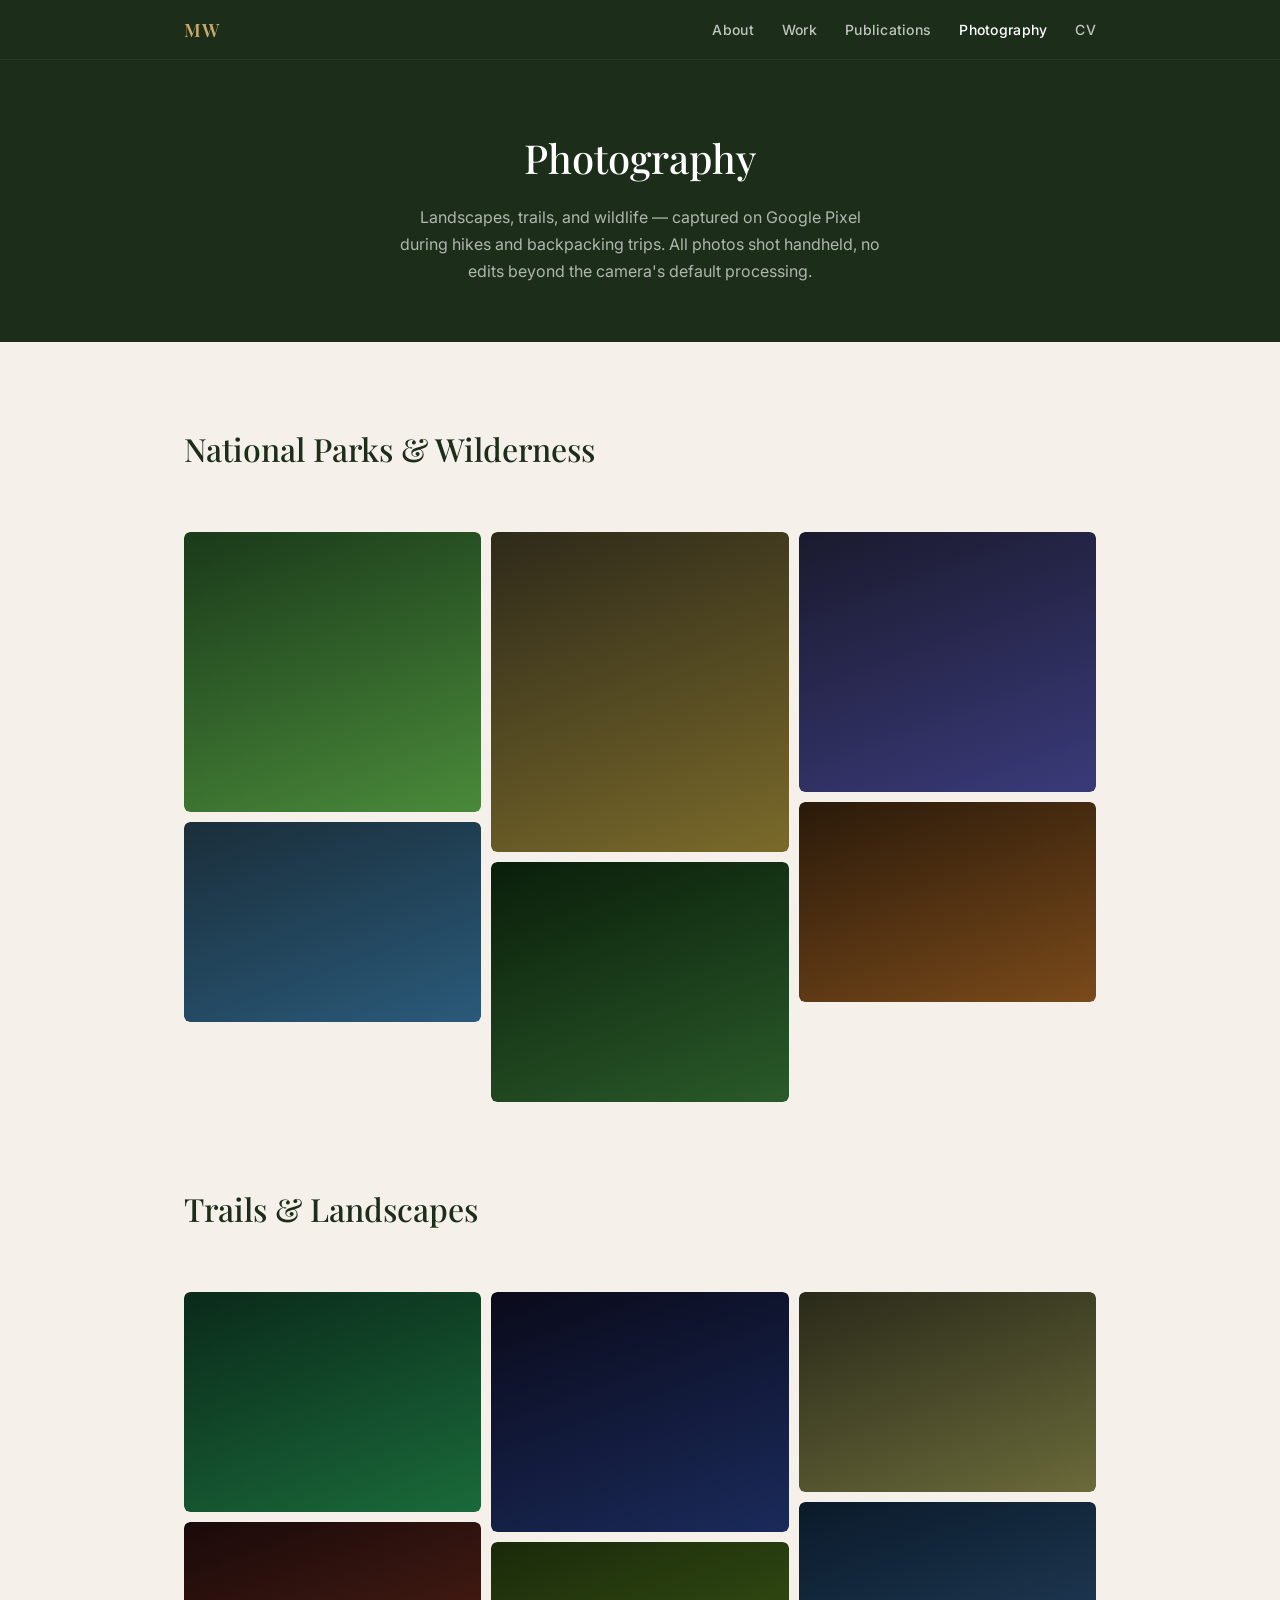
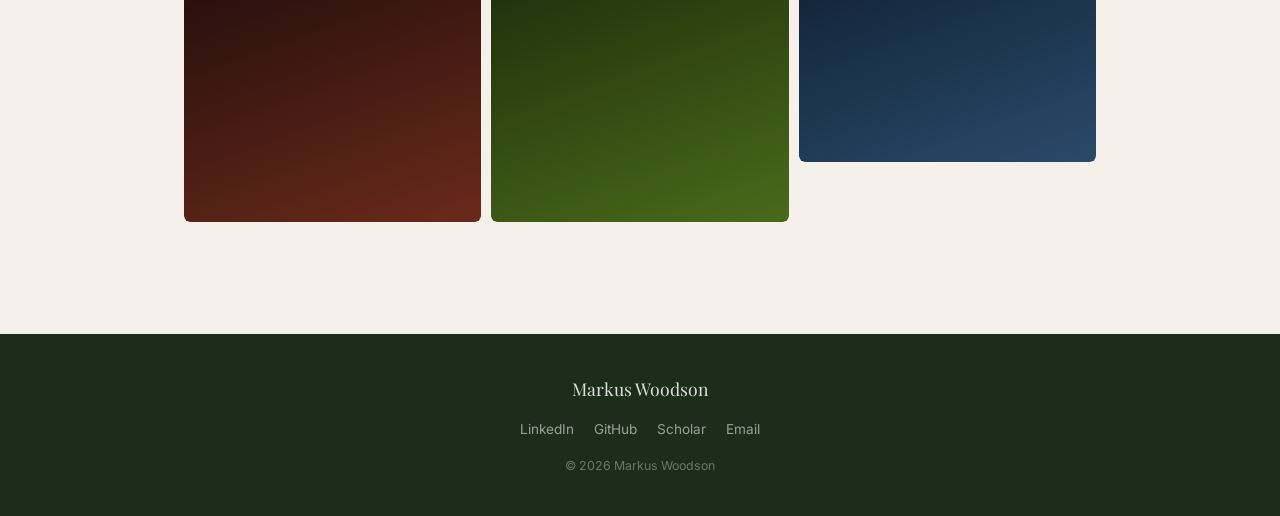
==== photography.html @ 7519c485 "Initial portfolio site" ====
<!DOCTYPE html>
<html lang="en">
<head>
  <meta charset="UTF-8">
  <meta name="viewport" content="width=device-width, initial-scale=1.0">
  <title>Photography — Markus Woodson</title>
  <meta name="description" content="Amateur landscape and nature photography by Markus Woodson, shot on Google Pixel.">
  <link rel="preconnect" href="https://fonts.googleapis.com">
  <link rel="preconnect" href="https://fonts.gstatic.com" crossorigin>
  <link href="https://fonts.googleapis.com/css2?family=Playfair+Display:wght@400;500;600&family=Inter:wght@300;400;500;600&display=swap" rel="stylesheet">
  <link rel="stylesheet" href="css/style.css">
</head>
<body>

  <!-- ─── Navigation ─────────────────────────────────────────────────── -->
  <header class="site-header">
    <nav class="nav-container">
      <a href="index.html" class="nav-brand">MW</a>
      <ul class="nav-links">
        <li><a href="index.html#about">About</a></li>
        <li><a href="index.html#work">Work</a></li>
        <li><a href="index.html#publications">Publications</a></li>
        <li><a href="photography.html" style="color:#fff;">Photography</a></li>
        <li><a href="assets/markus-woodson-cv.pdf" target="_blank">CV</a></li>
      </ul>
      <button class="nav-toggle" aria-label="Toggle menu">
        <span></span><span></span><span></span>
      </button>
    </nav>
  </header>

  <!-- ─── Hero ────────────────────────────────────────────────────────── -->
  <div class="photo-page-hero">
    <div class="container">
      <h1>Photography</h1>
      <p>
        Landscapes, trails, and wildlife — captured on Google Pixel during hikes
        and backpacking trips. All photos shot handheld, no edits beyond the
        camera's default processing.
      </p>
    </div>
  </div>

  <!-- ─── Gallery ─────────────────────────────────────────────────────── -->
  <main class="section">
    <div class="container">

      <!--
        HOW TO ADD PHOTOS:
        1. Copy your .jpg / .webp files into images/photography/
        2. Replace each <div class="photo-masonry-placeholder"> block below with:

           <a class="photo-masonry-item"
              data-src="images/photography/your-photo.jpg"
              data-alt="Description of photo"
              href="#">
             <img src="images/photography/your-photo.jpg" alt="Description of photo" loading="lazy">
           </a>

        3. You can add as many as you like — the masonry layout handles the rest.
        4. Optionally group photos into categories using <h2 class="section-title"> headings.
      -->

      <!-- Category: National Parks -->
      <h2 class="section-title" style="margin-bottom:24px;">National Parks &amp; Wilderness</h2>
      <div class="photo-masonry">

        <!-- Placeholder tiles — replace with real photos -->
        <div class="photo-masonry-placeholder">
          <div style="background:linear-gradient(160deg,#1a3a1a,#4a8a3a);height:280px;border-radius:6px;"></div>
        </div>
        <div class="photo-masonry-placeholder">
          <div style="background:linear-gradient(160deg,#1a2e3a,#2a5a7a);height:200px;border-radius:6px;"></div>
        </div>
        <div class="photo-masonry-placeholder">
          <div style="background:linear-gradient(160deg,#2e2a1a,#7a6a2a);height:320px;border-radius:6px;"></div>
        </div>
        <div class="photo-masonry-placeholder">
          <div style="background:linear-gradient(160deg,#0a1e0a,#2a5a2a);height:240px;border-radius:6px;"></div>
        </div>
        <div class="photo-masonry-placeholder">
          <div style="background:linear-gradient(160deg,#1a1a2e,#3a3a7a);height:260px;border-radius:6px;"></div>
        </div>
        <div class="photo-masonry-placeholder">
          <div style="background:linear-gradient(160deg,#2a1a0a,#7a4a1a);height:200px;border-radius:6px;"></div>
        </div>

      </div>

      <!-- Category: Trails & Landscapes -->
      <h2 class="section-title" style="margin:48px 0 24px;">Trails &amp; Landscapes</h2>
      <div class="photo-masonry">

        <div class="photo-masonry-placeholder">
          <div style="background:linear-gradient(160deg,#0a2a1a,#1a6a3a);height:220px;border-radius:6px;"></div>
        </div>
        <div class="photo-masonry-placeholder">
          <div style="background:linear-gradient(160deg,#1a0a0a,#6a2a1a);height:300px;border-radius:6px;"></div>
        </div>
        <div class="photo-masonry-placeholder">
          <div style="background:linear-gradient(160deg,#0a0a1a,#1a2a5a);height:240px;border-radius:6px;"></div>
        </div>
        <div class="photo-masonry-placeholder">
          <div style="background:linear-gradient(160deg,#1a2a0a,#4a6a1a);height:280px;border-radius:6px;"></div>
        </div>
        <div class="photo-masonry-placeholder">
          <div style="background:linear-gradient(160deg,#2a2a1a,#6a6a3a);height:200px;border-radius:6px;"></div>
        </div>
        <div class="photo-masonry-placeholder">
          <div style="background:linear-gradient(160deg,#0a1a2a,#2a4a6a);height:260px;border-radius:6px;"></div>
        </div>

      </div>

    </div>
  </main>

  <!-- ─── Lightbox ─────────────────────────────────────────────────────── -->
  <div class="lightbox" id="lightbox" role="dialog" aria-modal="true">
    <button class="lightbox-close" id="lightbox-close" aria-label="Close">&times;</button>
    <img id="lightbox-img" src="" alt="">
  </div>

  <!-- ─── Footer ───────────────────────────────────────────────────────── -->
  <footer class="site-footer">
    <div class="container footer-inner">
      <p class="footer-name">Markus Woodson</p>
      <div class="footer-links">
        <a href="https://www.linkedin.com/in/markuswoodson/" target="_blank" rel="noopener">LinkedIn</a>
        <a href="https://github.com/markuswoodson" target="_blank" rel="noopener">GitHub</a>
        <a href="https://scholar.google.com/citations?user=markuswoodson" target="_blank" rel="noopener">Scholar</a>
        <a href="mailto:markus@example.com">Email</a>
      </div>
      <p class="footer-copy">© <span id="year"></span> Markus Woodson</p>
    </div>
  </footer>

  <script src="js/main.js"></script>
</body>
</html>
---- css/style.css ----
/* ─── Reset & Base ──────────────────────────────────────────────────── */
*, *::before, *::after { box-sizing: border-box; margin: 0; padding: 0; }

:root {
  --dark-green:   #1c2e1a;
  --forest:       #2d5227;
  --sage:         #4a7c3f;
  --light-sage:   #7ca36a;
  --cream:        #f5f1ea;
  --warm-white:   #fdfbf7;
  --earth:        #8b7355;
  --earth-light:  #c9a96e;
  --text:         #1a1a1a;
  --text-light:   #5c5c5c;
  --border:       #ddd8ce;
  --card-bg:      #ffffff;
  --card-shadow:  0 2px 16px rgba(0,0,0,0.07);
  --nav-height:   60px;
  --font-serif:   'Playfair Display', Georgia, serif;
  --font-sans:    'Inter', -apple-system, BlinkMacSystemFont, 'Segoe UI', sans-serif;
  --radius:       6px;
  --transition:   0.2s ease;
}

html { scroll-behavior: smooth; }

body {
  font-family: var(--font-sans);
  font-size: 16px;
  line-height: 1.7;
  color: var(--text);
  background: var(--cream);
  -webkit-font-smoothing: antialiased;
}

a {
  color: var(--sage);
  text-decoration: none;
  transition: color var(--transition);
}
a:hover { color: var(--forest); }

img { display: block; width: 100%; height: auto; }

/* ─── Layout ─────────────────────────────────────────────────────────── */
.container {
  max-width: 960px;
  margin: 0 auto;
  padding: 0 24px;
}

.section {
  padding: 80px 0;
}
.section-alt {
  background: var(--warm-white);
}

.section-title {
  font-family: var(--font-serif);
  font-size: 2rem;
  font-weight: 500;
  color: var(--dark-green);
  margin-bottom: 8px;
}
.section-subtitle {
  font-size: 1rem;
  color: var(--text-light);
  margin-bottom: 48px;
  max-width: 560px;
}

/* ─── Header / Nav ──────────────────────────────────────────────────── */
.site-header {
  position: sticky;
  top: 0;
  z-index: 100;
  background: var(--dark-green);
  border-bottom: 1px solid rgba(255,255,255,0.06);
  height: var(--nav-height);
}

.nav-container {
  max-width: 960px;
  margin: 0 auto;
  padding: 0 24px;
  height: 100%;
  display: flex;
  align-items: center;
  gap: 32px;
}

.nav-brand {
  font-family: var(--font-serif);
  font-size: 1.15rem;
  font-weight: 600;
  color: var(--earth-light);
  letter-spacing: 0.05em;
  flex-shrink: 0;
}
.nav-brand:hover { color: #fff; }

.nav-links {
  list-style: none;
  display: flex;
  gap: 28px;
  margin-left: auto;
}

.nav-links a {
  font-size: 0.875rem;
  font-weight: 500;
  color: rgba(255,255,255,0.72);
  letter-spacing: 0.02em;
  transition: color var(--transition);
}
.nav-links a:hover { color: #fff; }

.nav-toggle {
  display: none;
  flex-direction: column;
  gap: 5px;
  background: none;
  border: none;
  cursor: pointer;
  padding: 4px;
  margin-left: auto;
}
.nav-toggle span {
  display: block;
  width: 22px;
  height: 2px;
  background: rgba(255,255,255,0.8);
  border-radius: 2px;
  transition: var(--transition);
}

/* ─── Hero ───────────────────────────────────────────────────────────── */
.hero {
  background: var(--warm-white);
  padding: 72px 0 80px;
  border-bottom: 1px solid var(--border);
}

.hero-grid {
  display: grid;
  grid-template-columns: 180px 1fr;
  gap: 48px;
  align-items: start;
}

.hero-photo {
  flex-shrink: 0;
}

.hero-photo img,
.photo-placeholder {
  width: 180px;
  height: 180px;
  border-radius: 50%;
  object-fit: cover;
  border: 3px solid var(--border);
}

.photo-placeholder {
  display: flex;
  align-items: center;
  justify-content: center;
  background: linear-gradient(135deg, var(--forest) 0%, var(--sage) 100%);
  color: rgba(255,255,255,0.85);
  font-family: var(--font-serif);
  font-size: 2.5rem;
  font-weight: 500;
  letter-spacing: 0.05em;
  user-select: none;
}

.hero-name {
  font-family: var(--font-serif);
  font-size: 2.75rem;
  font-weight: 500;
  color: var(--dark-green);
  line-height: 1.15;
  margin-bottom: 6px;
}

.hero-title {
  font-size: 1.05rem;
  font-weight: 500;
  color: var(--text-light);
  margin-bottom: 10px;
  letter-spacing: 0.01em;
}

.hero-affiliation {
  display: flex;
  align-items: center;
  gap: 8px;
  margin-bottom: 20px;
}

.affil-badge {
  display: inline-block;
  font-size: 0.775rem;
  font-weight: 600;
  padding: 2px 9px;
  border-radius: 20px;
  letter-spacing: 0.04em;
  text-transform: uppercase;
}
.affil-meta {
  background: #e8f0fe;
  color: #1a53d8;
}

.affil-dot { color: var(--border); }

.hero-bio {
  font-size: 0.975rem;
  color: var(--text);
  margin-bottom: 14px;
  max-width: 580px;
  line-height: 1.75;
}
.hero-bio:last-of-type { margin-bottom: 24px; }

.hero-links {
  display: flex;
  flex-wrap: wrap;
  gap: 12px;
}

.icon-link {
  display: inline-flex;
  align-items: center;
  gap: 6px;
  font-size: 0.85rem;
  font-weight: 500;
  color: var(--text-light);
  border: 1px solid var(--border);
  padding: 5px 12px;
  border-radius: 20px;
  transition: all var(--transition);
}
.icon-link svg {
  width: 14px;
  height: 14px;
  flex-shrink: 0;
}
.icon-link:hover {
  color: var(--forest);
  border-color: var(--sage);
  background: rgba(74, 124, 63, 0.06);
}

/* ─── Work Grid ─────────────────────────────────────────────────────── */
.work-grid {
  display: grid;
  grid-template-columns: repeat(2, 1fr);
  gap: 24px;
}

.work-card {
  background: var(--card-bg);
  border-radius: var(--radius);
  overflow: hidden;
  box-shadow: var(--card-shadow);
  border: 1px solid var(--border);
  transition: transform var(--transition), box-shadow var(--transition);
  display: flex;
  flex-direction: column;
}
.work-card:hover {
  transform: translateY(-3px);
  box-shadow: 0 8px 28px rgba(0,0,0,0.11);
}
.work-card.featured {
  grid-column: span 2;
  display: grid;
  grid-template-columns: 280px 1fr;
}

.work-card-image {
  position: relative;
  height: 160px;
  display: flex;
  flex-direction: column;
  justify-content: space-between;
  padding: 12px 14px;
  overflow: hidden;
}
.work-card.featured .work-card-image {
  height: auto;
  min-height: 200px;
}
.work-card-image img {
  position: absolute;
  inset: 0;
  width: 100%;
  height: 100%;
  object-fit: cover;
  opacity: 0.85;
}

.work-company-badge {
  position: relative;
  display: inline-block;
  align-self: flex-start;
  font-size: 0.7rem;
  font-weight: 700;
  letter-spacing: 0.08em;
  text-transform: uppercase;
  background: rgba(0,0,0,0.45);
  color: rgba(255,255,255,0.95);
  padding: 3px 8px;
  border-radius: 3px;
  backdrop-filter: blur(4px);
}

.work-year {
  position: relative;
  font-size: 0.75rem;
  color: rgba(255,255,255,0.7);
  align-self: flex-end;
}

.featured-badge {
  position: absolute;
  top: 12px;
  right: 14px;
  font-size: 0.65rem;
  font-weight: 700;
  letter-spacing: 0.08em;
  text-transform: uppercase;
  background: var(--earth-light);
  color: #fff;
  padding: 3px 8px;
  border-radius: 3px;
}

.work-card-body {
  padding: 20px;
  flex: 1;
  display: flex;
  flex-direction: column;
}

.work-title {
  font-size: 1rem;
  font-weight: 600;
  color: var(--dark-green);
  margin-bottom: 8px;
  line-height: 1.4;
}
.work-card.featured .work-title { font-size: 1.15rem; }

.work-desc {
  font-size: 0.875rem;
  color: var(--text-light);
  line-height: 1.65;
  flex: 1;
  margin-bottom: 14px;
}

.work-tags {
  display: flex;
  flex-wrap: wrap;
  gap: 6px;
  margin-bottom: 10px;
}

.tag {
  font-size: 0.7rem;
  font-weight: 500;
  letter-spacing: 0.03em;
  color: var(--forest);
  background: rgba(45, 82, 39, 0.08);
  border: 1px solid rgba(45, 82, 39, 0.18);
  padding: 2px 8px;
  border-radius: 20px;
}

.work-link {
  font-size: 0.8rem;
  font-weight: 600;
  color: var(--sage);
  margin-top: auto;
}
.work-link:hover { color: var(--forest); }

/* ─── Publications ───────────────────────────────────────────────────── */
.pub-list {
  display: flex;
  flex-direction: column;
  gap: 32px;
  margin-bottom: 32px;
}

.pub-item {
  padding-bottom: 32px;
  border-bottom: 1px solid var(--border);
}
.pub-item:last-child {
  border-bottom: none;
  padding-bottom: 0;
}

.pub-meta {
  display: flex;
  align-items: center;
  gap: 12px;
  margin-bottom: 6px;
}

.pub-venue {
  font-size: 0.8rem;
  font-weight: 700;
  letter-spacing: 0.04em;
  text-transform: uppercase;
  color: var(--sage);
}

.pub-year {
  font-size: 0.8rem;
  color: var(--text-light);
}

.pub-title {
  font-size: 1.05rem;
  font-weight: 500;
  line-height: 1.45;
  margin-bottom: 6px;
}
.pub-title a { color: var(--text); }
.pub-title a:hover { color: var(--forest); }

.pub-authors {
  font-size: 0.875rem;
  color: var(--text-light);
  margin-bottom: 10px;
}
.pub-authors strong { color: var(--text); font-weight: 500; }

.pub-links {
  display: flex;
  gap: 10px;
}

.pub-link {
  font-size: 0.775rem;
  font-weight: 600;
  color: var(--sage);
  border: 1px solid var(--border);
  padding: 2px 10px;
  border-radius: 3px;
  transition: all var(--transition);
}
.pub-link:hover {
  background: var(--sage);
  border-color: var(--sage);
  color: #fff;
}

.pub-note {
  font-size: 0.875rem;
  color: var(--text-light);
}

/* ─── Photography Grid ───────────────────────────────────────────────── */
.photo-grid {
  display: grid;
  grid-template-columns: repeat(3, 1fr);
  gap: 8px;
  margin-bottom: 32px;
}

.photo-thumb {
  display: block;
  aspect-ratio: 4/3;
  border-radius: var(--radius);
  overflow: hidden;
  transition: transform var(--transition), opacity var(--transition);
  cursor: pointer;
}
.photo-thumb:hover { transform: scale(1.02); opacity: 0.9; }

.photo-thumb img {
  width: 100%;
  height: 100%;
  object-fit: cover;
}

/* Placeholder gradient thumbnails */
.photo-placeholder-1 { background: linear-gradient(135deg, #1a3a1a 0%, #4a8a3a 100%); }
.photo-placeholder-2 { background: linear-gradient(135deg, #1a2e3a 0%, #3a6a8e 100%); }
.photo-placeholder-3 { background: linear-gradient(135deg, #2e1a0a 0%, #8e6a2a 100%); }
.photo-placeholder-4 { background: linear-gradient(135deg, #0a1a2e 0%, #1a4a6a 100%); }
.photo-placeholder-5 { background: linear-gradient(135deg, #1a2e1a 0%, #5a8a4a 100%); }
.photo-placeholder-6 { background: linear-gradient(135deg, #2e2a1a 0%, #8a7a3a 100%); }

.section-cta { text-align: center; }

.btn-outline {
  display: inline-block;
  font-size: 0.875rem;
  font-weight: 600;
  color: var(--forest);
  border: 1.5px solid var(--sage);
  padding: 8px 24px;
  border-radius: 4px;
  transition: all var(--transition);
}
.btn-outline:hover {
  background: var(--forest);
  border-color: var(--forest);
  color: #fff;
}

/* ─── Footer ─────────────────────────────────────────────────────────── */
.site-footer {
  background: var(--dark-green);
  color: rgba(255,255,255,0.6);
  padding: 40px 0;
}

.footer-inner {
  display: flex;
  flex-direction: column;
  align-items: center;
  gap: 14px;
  text-align: center;
}

.footer-name {
  font-family: var(--font-serif);
  font-size: 1.1rem;
  color: rgba(255,255,255,0.85);
}

.footer-links {
  display: flex;
  gap: 20px;
  flex-wrap: wrap;
  justify-content: center;
}
.footer-links a {
  font-size: 0.85rem;
  color: rgba(255,255,255,0.55);
  transition: color var(--transition);
}
.footer-links a:hover { color: rgba(255,255,255,0.9); }

.footer-copy {
  font-size: 0.775rem;
  color: rgba(255,255,255,0.35);
}

/* ─── Photography Page ───────────────────────────────────────────────── */
.photo-page-hero {
  background: var(--dark-green);
  padding: 64px 0 56px;
  text-align: center;
}
.photo-page-hero h1 {
  font-family: var(--font-serif);
  font-size: 2.5rem;
  font-weight: 500;
  color: #fff;
  margin-bottom: 12px;
}
.photo-page-hero p {
  font-size: 1rem;
  color: rgba(255,255,255,0.65);
  max-width: 480px;
  margin: 0 auto;
}

.photo-masonry {
  columns: 3;
  column-gap: 10px;
  padding: 32px 0;
}
.photo-masonry-item {
  break-inside: avoid;
  margin-bottom: 10px;
  border-radius: var(--radius);
  overflow: hidden;
  display: block;
}
.photo-masonry-item img {
  width: 100%;
  display: block;
  transition: transform 0.3s ease;
}
.photo-masonry-item:hover img { transform: scale(1.02); }

.photo-masonry-placeholder {
  break-inside: avoid;
  margin-bottom: 10px;
  border-radius: var(--radius);
  overflow: hidden;
}

/* ─── Lightbox ───────────────────────────────────────────────────────── */
.lightbox {
  display: none;
  position: fixed;
  inset: 0;
  background: rgba(0,0,0,0.92);
  z-index: 1000;
  align-items: center;
  justify-content: center;
  padding: 24px;
}
.lightbox.open { display: flex; }
.lightbox img {
  max-width: 90vw;
  max-height: 88vh;
  object-fit: contain;
  border-radius: 3px;
}
.lightbox-close {
  position: absolute;
  top: 18px;
  right: 24px;
  color: rgba(255,255,255,0.7);
  font-size: 1.75rem;
  cursor: pointer;
  background: none;
  border: none;
  line-height: 1;
  transition: color var(--transition);
}
.lightbox-close:hover { color: #fff; }

/* ─── Responsive ─────────────────────────────────────────────────────── */
@media (max-width: 720px) {
  .nav-links { display: none; }
  .nav-links.open {
    display: flex;
    flex-direction: column;
    position: absolute;
    top: var(--nav-height);
    left: 0; right: 0;
    background: var(--dark-green);
    padding: 16px 24px;
    gap: 16px;
    border-bottom: 1px solid rgba(255,255,255,0.08);
  }
  .nav-toggle { display: flex; }

  .hero-grid {
    grid-template-columns: 1fr;
    gap: 24px;
  }
  .hero-photo { text-align: center; }
  .hero-photo img, .photo-placeholder {
    margin: 0 auto;
  }
  .hero-name { font-size: 2.1rem; }

  .work-grid { grid-template-columns: 1fr; }
  .work-card.featured {
    grid-column: span 1;
    grid-template-columns: 1fr;
  }
  .work-card.featured .work-card-image { height: 160px; }

  .photo-grid { grid-template-columns: repeat(2, 1fr); }
  .photo-masonry { columns: 2; }

  .section { padding: 56px 0; }
  .section-title { font-size: 1.65rem; }
}

@media (max-width: 480px) {
  .photo-grid { grid-template-columns: 1fr 1fr; }
  .photo-masonry { columns: 1; }
}
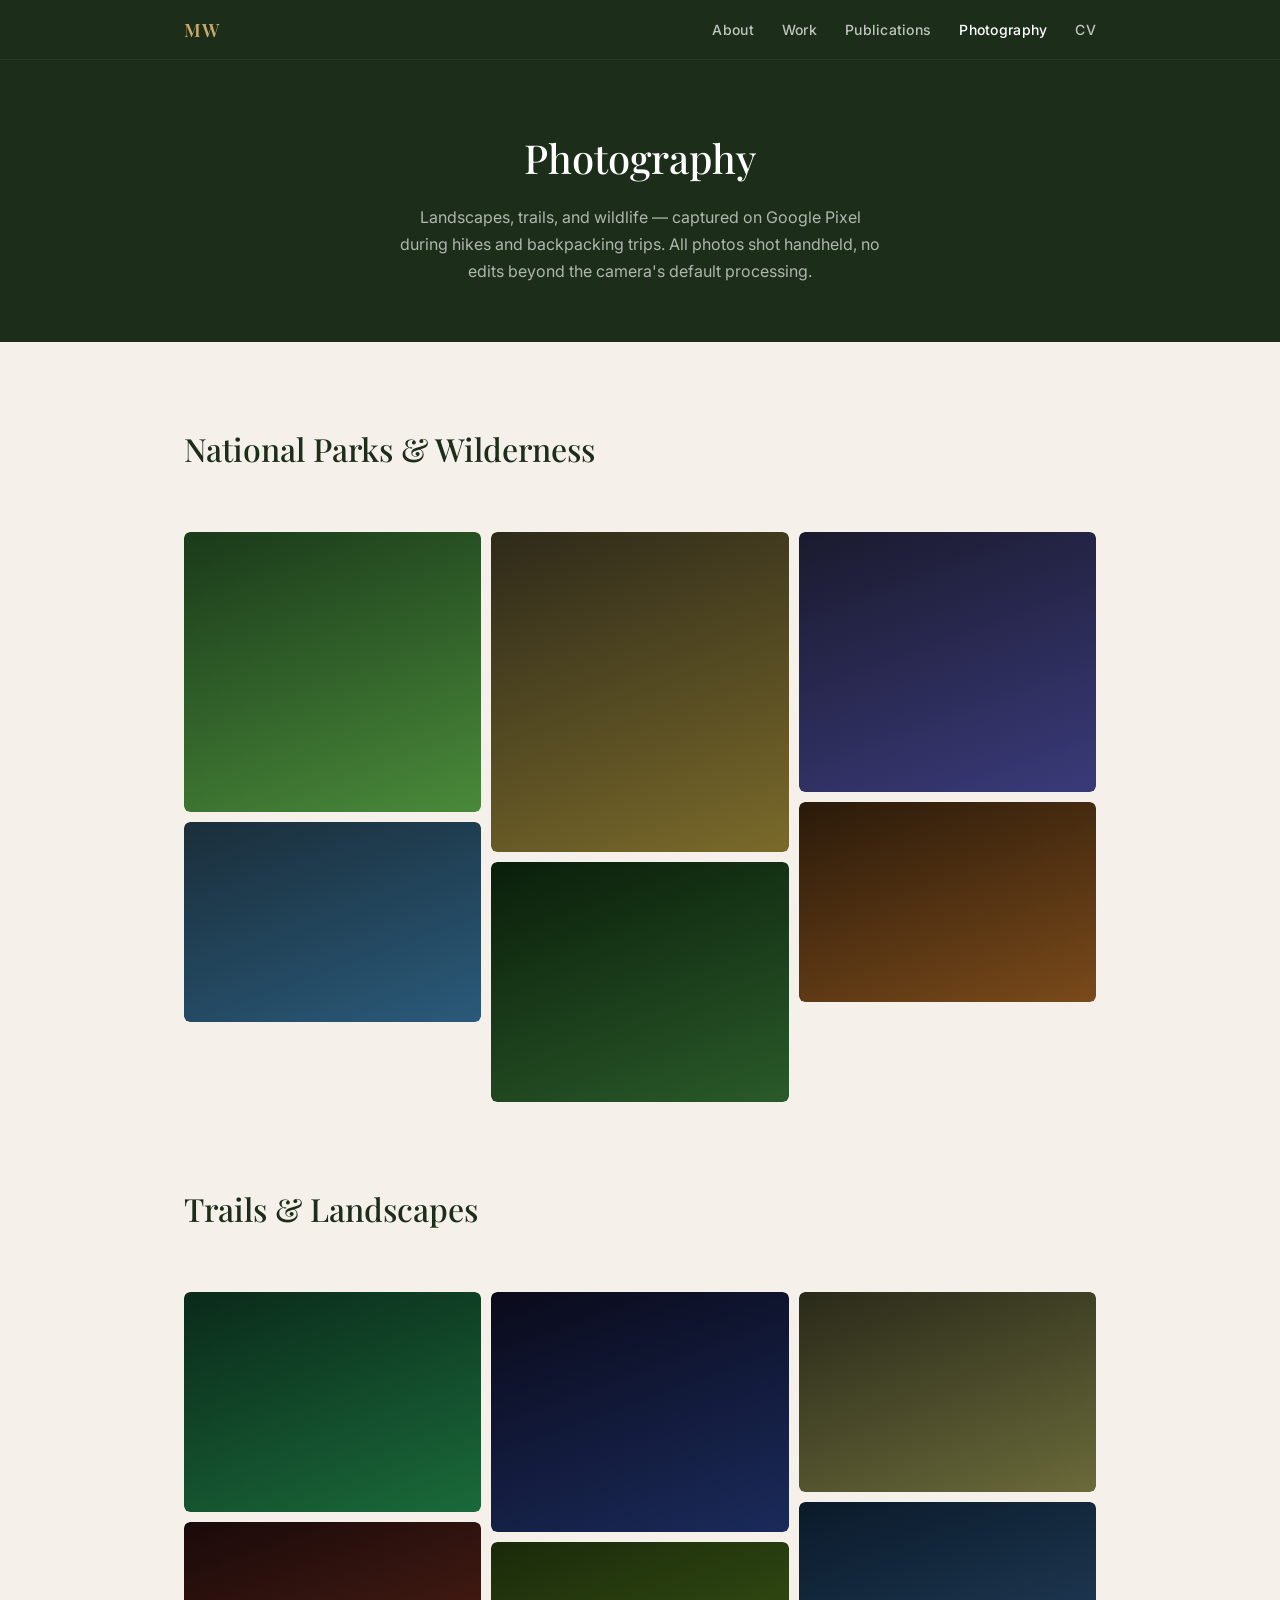
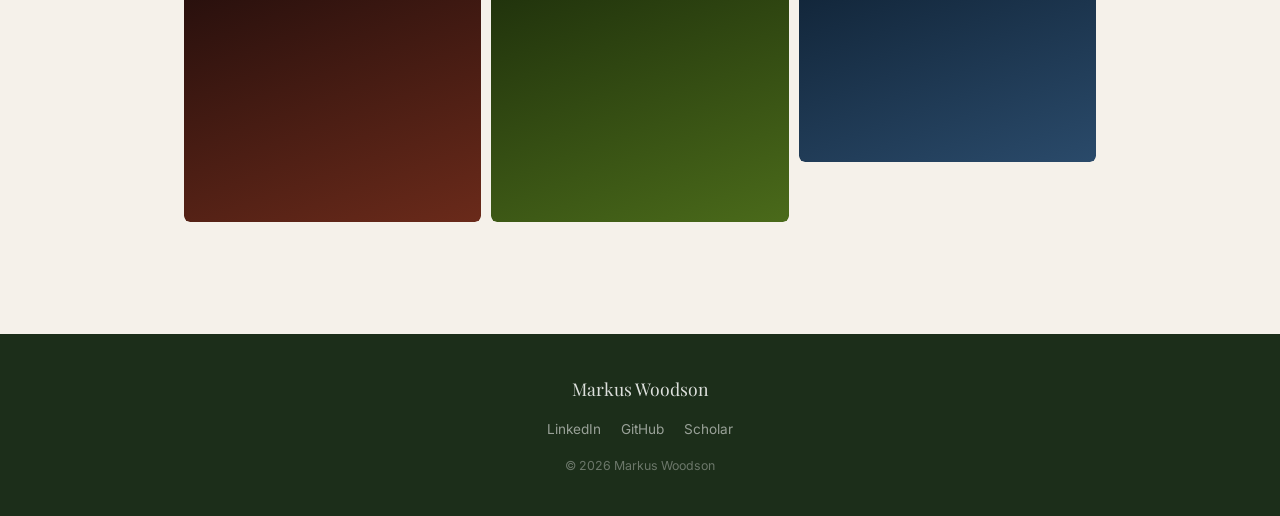
==== commit 0d1910c6: "Remove email links from hero and footer Co-Authored-By: Claude Sonnet 4.6 <noreply@anthropic.com>" ====
--- a/photography.html
+++ b/photography.html
@@ -128,8 +128,7 @@
       <div class="footer-links">
         <a href="https://www.linkedin.com/in/markuswoodson/" target="_blank" rel="noopener">LinkedIn</a>
         <a href="https://github.com/markuswoodson" target="_blank" rel="noopener">GitHub</a>
-        <a href="https://scholar.google.com/citations?user=markuswoodson" target="_blank" rel="noopener">Scholar</a>
-        <a href="mailto:markus@example.com">Email</a>
+        <a href="https://scholar.google.com/citations?user=GSbr5XsAAAAJ&hl=en" target="_blank" rel="noopener">Scholar</a>
       </div>
       <p class="footer-copy">© <span id="year"></span> Markus Woodson</p>
     </div>
--- a/css/style.css
+++ b/css/style.css
@@ -466,6 +466,7 @@
   color: var(--text-light);
 }
 
+
 /* ─── Photography Grid ───────────────────────────────────────────────── */
 .photo-grid {
   display: grid;
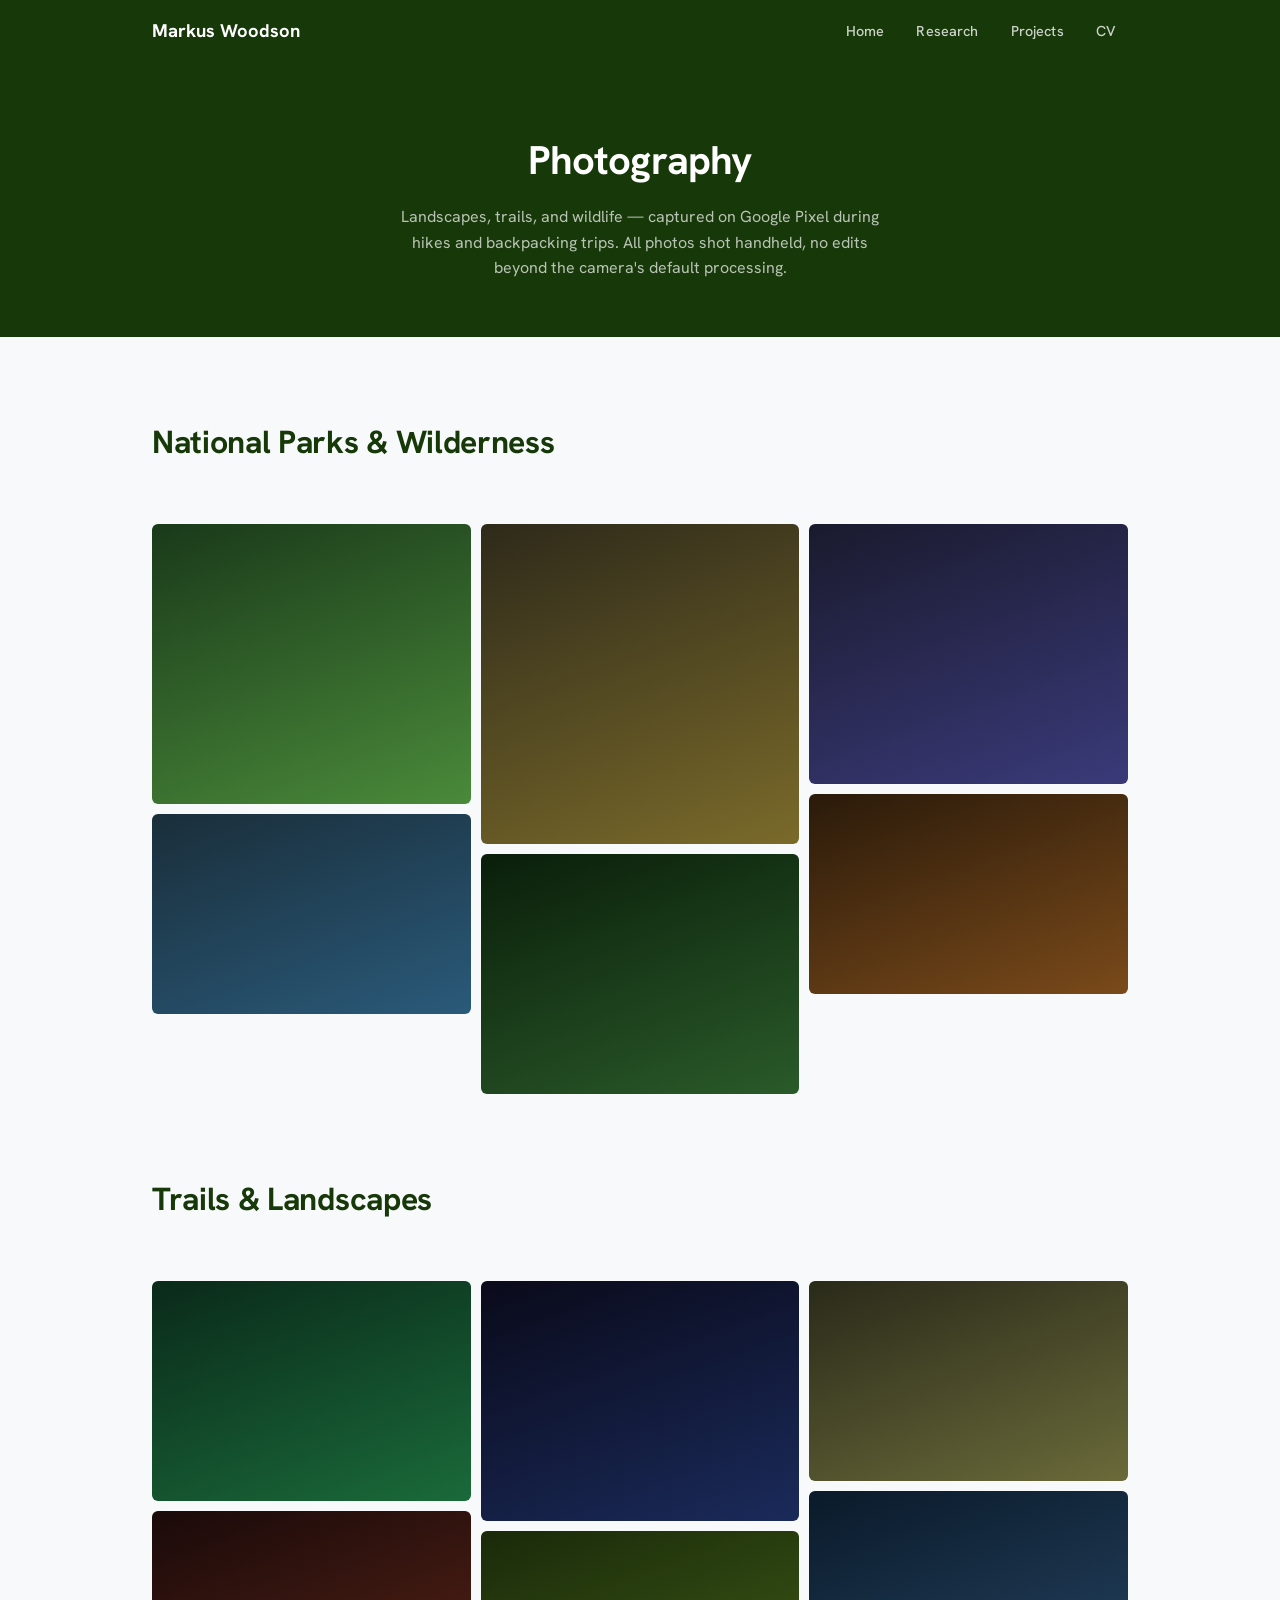
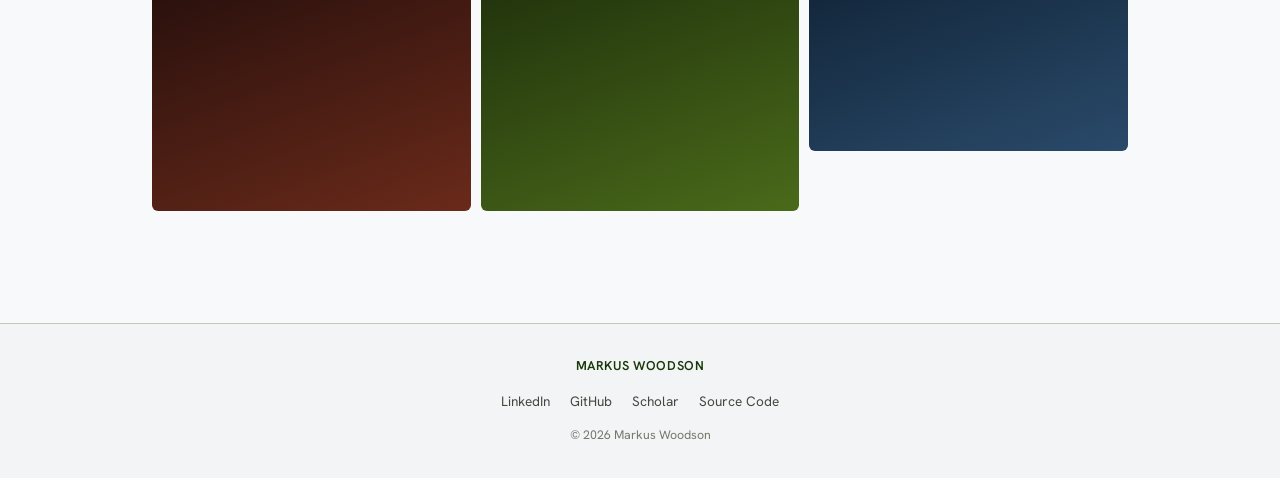
==== commit 40e2acea: "Redesign site with Eco-Academic theme from Stitch mockups Rebuilds the site around the forest-green " ====
--- a/photography.html
+++ b/photography.html
@@ -7,7 +7,7 @@
   <meta name="description" content="Amateur landscape and nature photography by Markus Woodson, shot on Google Pixel.">
   <link rel="preconnect" href="https://fonts.googleapis.com">
   <link rel="preconnect" href="https://fonts.gstatic.com" crossorigin>
-  <link href="https://fonts.googleapis.com/css2?family=Playfair+Display:wght@400;500;600&family=Inter:wght@300;400;500;600&display=swap" rel="stylesheet">
+  <link href="https://fonts.googleapis.com/css2?family=Hanken+Grotesk:wght@400;500;600;700&display=swap" rel="stylesheet">
   <link rel="stylesheet" href="css/style.css">
 </head>
 <body>
@@ -15,14 +15,14 @@
   <!-- ─── Navigation ─────────────────────────────────────────────────── -->
   <header class="site-header">
     <nav class="nav-container">
-      <a href="index.html" class="nav-brand">MW</a>
-      <ul class="nav-links">
-        <li><a href="index.html#about">About</a></li>
-        <li><a href="index.html#work">Work</a></li>
-        <li><a href="index.html#publications">Publications</a></li>
-        <li><a href="photography.html" style="color:#fff;">Photography</a></li>
-        <li><a href="assets/markus-woodson-cv.pdf" target="_blank">CV</a></li>
-      </ul>
+      <a href="index.html" class="nav-brand">Markus Woodson</a>
+      <div class="nav-links">
+        <a href="index.html">Home</a>
+        <a href="research.html">Research</a>
+        <a href="projects.html">Projects</a>
+        <!-- <a href="photography.html" class="active">Photography</a> -->
+        <a href="assets/markus-woodson-cv.pdf" target="_blank" rel="noopener">CV</a>
+      </div>
       <button class="nav-toggle" aria-label="Toggle menu">
         <span></span><span></span><span></span>
       </button>
@@ -127,8 +127,9 @@
       <p class="footer-name">Markus Woodson</p>
       <div class="footer-links">
         <a href="https://www.linkedin.com/in/markuswoodson/" target="_blank" rel="noopener">LinkedIn</a>
-        <a href="https://github.com/markuswoodson" target="_blank" rel="noopener">GitHub</a>
+        <a href="https://github.com/mwoodson1" target="_blank" rel="noopener">GitHub</a>
         <a href="https://scholar.google.com/citations?user=GSbr5XsAAAAJ&hl=en" target="_blank" rel="noopener">Scholar</a>
+        <a href="https://github.com/mwoodson1/portfolio" target="_blank" rel="noopener">Source Code</a>
       </div>
       <p class="footer-copy">© <span id="year"></span> Markus Woodson</p>
     </div>
--- a/css/style.css
+++ b/css/style.css
@@ -2,24 +2,37 @@
 *, *::before, *::after { box-sizing: border-box; margin: 0; padding: 0; }
 
 :root {
-  --dark-green:   #1c2e1a;
-  --forest:       #2d5227;
-  --sage:         #4a7c3f;
-  --light-sage:   #7ca36a;
-  --cream:        #f5f1ea;
-  --warm-white:   #fdfbf7;
-  --earth:        #8b7355;
-  --earth-light:  #c9a96e;
-  --text:         #1a1a1a;
-  --text-light:   #5c5c5c;
-  --border:       #ddd8ce;
-  --card-bg:      #ffffff;
-  --card-shadow:  0 2px 16px rgba(0,0,0,0.07);
-  --nav-height:   60px;
-  --font-serif:   'Playfair Display', Georgia, serif;
-  --font-sans:    'Inter', -apple-system, BlinkMacSystemFont, 'Segoe UI', sans-serif;
-  --radius:       6px;
-  --transition:   0.2s ease;
+  /* Eco-Academic design system */
+  --primary:            #173809;
+  --primary-container:  #2d4f1e;
+  --on-primary-container: #98c083;
+  --primary-fixed-dim:  #a9d293;
+
+  --surface:                 #f8f9fa;
+  --surface-bright:          #ffffff;
+  --surface-container-lowest: #ffffff;
+  --surface-container-low:   #f3f4f5;
+  --surface-container:       #edeeef;
+  --surface-container-high:  #e7e8e9;
+  --surface-container-highest: #e1e3e4;
+
+  --on-surface:         #191c1d;
+  --on-surface-variant: #43493e;
+  --outline:            #73796d;
+  --outline-variant:    #c3c8bb;
+
+  --secondary:           #5a6059;
+  --secondary-container: #dfe4db;
+
+  --tertiary:            #7a5230;
+  --tertiary-container:  #f4dfcf;
+
+  --card-shadow: 0 2px 16px rgba(23, 56, 9, 0.07);
+  --nav-height:  64px;
+  --font-sans:   'Hanken Grotesk', -apple-system, BlinkMacSystemFont, 'Segoe UI', sans-serif;
+  --radius:      4px;
+  --radius-lg:   8px;
+  --transition:  0.2s ease;
 }
 
 html { scroll-behavior: smooth; }
@@ -27,24 +40,24 @@
 body {
   font-family: var(--font-sans);
   font-size: 16px;
-  line-height: 1.7;
-  color: var(--text);
-  background: var(--cream);
+  line-height: 1.6;
+  color: var(--on-surface);
+  background: var(--surface);
   -webkit-font-smoothing: antialiased;
 }
 
 a {
-  color: var(--sage);
+  color: var(--primary);
   text-decoration: none;
   transition: color var(--transition);
 }
-a:hover { color: var(--forest); }
+a:hover { color: var(--primary-container); }
 
 img { display: block; width: 100%; height: auto; }
 
 /* ─── Layout ─────────────────────────────────────────────────────────── */
 .container {
-  max-width: 960px;
+  max-width: 1024px;
   margin: 0 auto;
   padding: 0 24px;
 }
@@ -53,21 +66,23 @@
   padding: 80px 0;
 }
 .section-alt {
-  background: var(--warm-white);
+  background: var(--surface-container-lowest);
+  border-top: 1px solid var(--outline-variant);
+  border-bottom: 1px solid var(--outline-variant);
 }
 
 .section-title {
-  font-family: var(--font-serif);
   font-size: 2rem;
-  font-weight: 500;
-  color: var(--dark-green);
+  font-weight: 700;
+  letter-spacing: -0.01em;
+  color: var(--primary);
   margin-bottom: 8px;
 }
 .section-subtitle {
   font-size: 1rem;
-  color: var(--text-light);
+  color: var(--on-surface-variant);
   margin-bottom: 48px;
-  max-width: 560px;
+  max-width: 620px;
 }
 
 /* ─── Header / Nav ──────────────────────────────────────────────────── */
@@ -75,13 +90,12 @@
   position: sticky;
   top: 0;
   z-index: 100;
-  background: var(--dark-green);
-  border-bottom: 1px solid rgba(255,255,255,0.06);
+  background: var(--primary);
   height: var(--nav-height);
 }
 
 .nav-container {
-  max-width: 960px;
+  max-width: 1024px;
   margin: 0 auto;
   padding: 0 24px;
   height: 100%;
@@ -91,30 +105,35 @@
 }
 
 .nav-brand {
-  font-family: var(--font-serif);
   font-size: 1.15rem;
-  font-weight: 600;
-  color: var(--earth-light);
-  letter-spacing: 0.05em;
+  font-weight: 700;
+  color: #ffffff;
   flex-shrink: 0;
 }
-.nav-brand:hover { color: #fff; }
+.nav-brand:hover { color: var(--primary-fixed-dim); }
 
 .nav-links {
   list-style: none;
   display: flex;
-  gap: 28px;
+  gap: 8px;
   margin-left: auto;
 }
 
 .nav-links a {
-  font-size: 0.875rem;
+  display: block;
+  padding: 8px 12px;
+  border-radius: var(--radius);
+  font-size: 0.9rem;
   font-weight: 500;
-  color: rgba(255,255,255,0.72);
-  letter-spacing: 0.02em;
-  transition: color var(--transition);
-}
-.nav-links a:hover { color: #fff; }
+  color: rgba(255,255,255,0.78);
+  letter-spacing: 0.01em;
+  transition: color var(--transition), background var(--transition);
+}
+.nav-links a:hover { color: #fff; background: rgba(255,255,255,0.08); }
+.nav-links a.active {
+  color: #fff;
+  background: rgba(255,255,255,0.12);
+}
 
 .nav-toggle {
   display: none;
@@ -130,23 +149,38 @@
   display: block;
   width: 22px;
   height: 2px;
-  background: rgba(255,255,255,0.8);
+  background: rgba(255,255,255,0.9);
   border-radius: 2px;
   transition: var(--transition);
 }
 
+/* ─── Page Header (interior pages) ─────────────────────────────────── */
+.page-header {
+  padding: 64px 0 40px;
+}
+.page-header h1 {
+  font-size: 2.5rem;
+  font-weight: 700;
+  letter-spacing: -0.02em;
+  color: var(--primary);
+  margin-bottom: 12px;
+}
+.page-header p {
+  font-size: 1.125rem;
+  color: var(--on-surface-variant);
+  max-width: 620px;
+}
+
 /* ─── Hero ───────────────────────────────────────────────────────────── */
 .hero {
-  background: var(--warm-white);
-  padding: 72px 0 80px;
-  border-bottom: 1px solid var(--border);
+  padding: 64px 0 80px;
 }
 
 .hero-grid {
   display: grid;
-  grid-template-columns: 180px 1fr;
+  grid-template-columns: 200px 1fr;
   gap: 48px;
-  align-items: start;
+  align-items: center;
 }
 
 .hero-photo {
@@ -155,31 +189,30 @@
 
 .hero-photo img,
 .photo-placeholder {
-  width: 180px;
-  height: 180px;
-  border-radius: 50%;
+  width: 200px;
+  height: 200px;
+  border-radius: var(--radius-lg);
   object-fit: cover;
-  border: 3px solid var(--border);
+  border: 1px solid var(--outline-variant);
 }
 
 .photo-placeholder {
   display: flex;
   align-items: center;
   justify-content: center;
-  background: linear-gradient(135deg, var(--forest) 0%, var(--sage) 100%);
-  color: rgba(255,255,255,0.85);
-  font-family: var(--font-serif);
+  background: linear-gradient(135deg, var(--primary) 0%, var(--primary-container) 100%);
+  color: rgba(255,255,255,0.9);
   font-size: 2.5rem;
-  font-weight: 500;
-  letter-spacing: 0.05em;
+  font-weight: 700;
+  letter-spacing: 0.02em;
   user-select: none;
 }
 
 .hero-name {
-  font-family: var(--font-serif);
   font-size: 2.75rem;
-  font-weight: 500;
-  color: var(--dark-green);
+  font-weight: 700;
+  letter-spacing: -0.02em;
+  color: var(--primary);
   line-height: 1.15;
   margin-bottom: 6px;
 }
@@ -187,7 +220,7 @@
 .hero-title {
   font-size: 1.05rem;
   font-weight: 500;
-  color: var(--text-light);
+  color: var(--on-surface-variant);
   margin-bottom: 10px;
   letter-spacing: 0.01em;
 }
@@ -209,17 +242,17 @@
   text-transform: uppercase;
 }
 .affil-meta {
-  background: #e8f0fe;
-  color: #1a53d8;
-}
-
-.affil-dot { color: var(--border); }
+  background: var(--on-primary-container);
+  color: var(--primary-container);
+}
+
+.affil-dot { color: var(--outline-variant); }
 
 .hero-bio {
-  font-size: 0.975rem;
-  color: var(--text);
+  font-size: 1rem;
+  color: var(--on-surface);
   margin-bottom: 14px;
-  max-width: 580px;
+  max-width: 620px;
   line-height: 1.75;
 }
 .hero-bio:last-of-type { margin-bottom: 24px; }
@@ -236,24 +269,24 @@
   gap: 6px;
   font-size: 0.85rem;
   font-weight: 500;
-  color: var(--text-light);
-  border: 1px solid var(--border);
-  padding: 5px 12px;
-  border-radius: 20px;
+  color: var(--primary);
+  border: 1px solid var(--outline-variant);
+  padding: 8px 16px;
+  border-radius: var(--radius);
   transition: all var(--transition);
 }
 .icon-link svg {
-  width: 14px;
-  height: 14px;
+  width: 15px;
+  height: 15px;
   flex-shrink: 0;
 }
 .icon-link:hover {
-  color: var(--forest);
-  border-color: var(--sage);
-  background: rgba(74, 124, 63, 0.06);
-}
-
-/* ─── Work Grid ─────────────────────────────────────────────────────── */
+  color: var(--primary);
+  border-color: var(--primary);
+  background: var(--surface-container-low);
+}
+
+/* ─── Work / Project Grid ───────────────────────────────────────────── */
 .work-grid {
   display: grid;
   grid-template-columns: repeat(2, 1fr);
@@ -261,18 +294,17 @@
 }
 
 .work-card {
-  background: var(--card-bg);
-  border-radius: var(--radius);
+  background: var(--surface-container-lowest);
+  border-radius: var(--radius-lg);
   overflow: hidden;
-  box-shadow: var(--card-shadow);
-  border: 1px solid var(--border);
+  border: 1px solid var(--outline-variant);
   transition: transform var(--transition), box-shadow var(--transition);
   display: flex;
   flex-direction: column;
 }
 .work-card:hover {
   transform: translateY(-3px);
-  box-shadow: 0 8px 28px rgba(0,0,0,0.11);
+  box-shadow: var(--card-shadow);
 }
 .work-card.featured {
   grid-column: span 2;
@@ -310,7 +342,7 @@
   font-weight: 700;
   letter-spacing: 0.08em;
   text-transform: uppercase;
-  background: rgba(0,0,0,0.45);
+  background: rgba(0,0,0,0.4);
   color: rgba(255,255,255,0.95);
   padding: 3px 8px;
   border-radius: 3px;
@@ -320,7 +352,7 @@
 .work-year {
   position: relative;
   font-size: 0.75rem;
-  color: rgba(255,255,255,0.7);
+  color: rgba(255,255,255,0.75);
   align-self: flex-end;
 }
 
@@ -332,8 +364,8 @@
   font-weight: 700;
   letter-spacing: 0.08em;
   text-transform: uppercase;
-  background: var(--earth-light);
-  color: #fff;
+  background: var(--tertiary-container);
+  color: var(--tertiary);
   padding: 3px 8px;
   border-radius: 3px;
 }
@@ -346,17 +378,17 @@
 }
 
 .work-title {
-  font-size: 1rem;
-  font-weight: 600;
-  color: var(--dark-green);
+  font-size: 1.1rem;
+  font-weight: 600;
+  color: var(--primary);
   margin-bottom: 8px;
   line-height: 1.4;
 }
-.work-card.featured .work-title { font-size: 1.15rem; }
+.work-card.featured .work-title { font-size: 1.3rem; }
 
 .work-desc {
-  font-size: 0.875rem;
-  color: var(--text-light);
+  font-size: 0.9rem;
+  color: var(--on-surface-variant);
   line-height: 1.65;
   flex: 1;
   margin-bottom: 14px;
@@ -371,22 +403,25 @@
 
 .tag {
   font-size: 0.7rem;
-  font-weight: 500;
+  font-weight: 600;
   letter-spacing: 0.03em;
-  color: var(--forest);
-  background: rgba(45, 82, 39, 0.08);
-  border: 1px solid rgba(45, 82, 39, 0.18);
-  padding: 2px 8px;
-  border-radius: 20px;
+  text-transform: uppercase;
+  color: var(--on-surface-variant);
+  background: var(--surface-container-low);
+  padding: 3px 9px;
+  border-radius: var(--radius);
 }
 
 .work-link {
   font-size: 0.8rem;
   font-weight: 600;
-  color: var(--sage);
+  color: var(--primary);
   margin-top: auto;
-}
-.work-link:hover { color: var(--forest); }
+  display: inline-flex;
+  align-items: center;
+  gap: 4px;
+}
+.work-link:hover { color: var(--primary-container); }
 
 /* ─── Publications ───────────────────────────────────────────────────── */
 .pub-list {
@@ -398,7 +433,7 @@
 
 .pub-item {
   padding-bottom: 32px;
-  border-bottom: 1px solid var(--border);
+  border-bottom: 1px solid var(--outline-variant);
 }
 .pub-item:last-child {
   border-bottom: none;
@@ -413,59 +448,180 @@
 }
 
 .pub-venue {
-  font-size: 0.8rem;
-  font-weight: 700;
-  letter-spacing: 0.04em;
+  font-size: 0.75rem;
+  font-weight: 600;
+  letter-spacing: 0.05em;
   text-transform: uppercase;
-  color: var(--sage);
+  color: var(--on-surface-variant);
+  background: var(--surface-container-low);
+  padding: 3px 9px;
+  border-radius: var(--radius);
 }
 
 .pub-year {
   font-size: 0.8rem;
-  color: var(--text-light);
+  color: var(--outline);
 }
 
 .pub-title {
+  font-size: 1.15rem;
+  font-weight: 600;
+  line-height: 1.4;
+  margin-bottom: 6px;
+}
+.pub-title a { color: var(--on-surface); }
+.pub-title a:hover { color: var(--primary); }
+
+.pub-authors {
+  font-size: 0.9rem;
+  color: var(--on-surface-variant);
+  margin-bottom: 10px;
+}
+.pub-authors strong { color: var(--on-surface); font-weight: 600; }
+
+.pub-links {
+  display: flex;
+  gap: 10px;
+}
+
+.pub-link {
+  font-size: 0.8rem;
+  font-weight: 600;
+  color: var(--primary);
+  border: 1px solid var(--outline-variant);
+  padding: 5px 12px;
+  border-radius: var(--radius);
+  transition: all var(--transition);
+}
+.pub-link:hover {
+  background: var(--primary);
+  border-color: var(--primary);
+  color: #fff;
+}
+
+.pub-note {
+  font-size: 0.9rem;
+  color: var(--on-surface-variant);
+}
+
+/* ─── Research page: year grouping ─────────────────────────────────── */
+.pub-year-group {
+  margin-bottom: 64px;
+}
+.pub-year-group:last-child { margin-bottom: 0; }
+
+.pub-year-heading {
+  display: flex;
+  align-items: baseline;
+  justify-content: space-between;
+  border-bottom: 1px solid var(--outline-variant);
+  padding-bottom: 12px;
+  margin-bottom: 32px;
+}
+.pub-year-heading h2 {
+  font-size: 1.75rem;
+  font-weight: 700;
+  color: var(--primary);
+}
+.pub-year-heading span {
+  font-size: 0.8rem;
+  font-weight: 600;
+  letter-spacing: 0.03em;
+  text-transform: uppercase;
+  color: var(--outline);
+}
+
+/* ─── About page ─────────────────────────────────────────────────────── */
+.about-grid {
+  display: grid;
+  grid-template-columns: 240px 1fr;
+  gap: 48px;
+  align-items: start;
+  margin-bottom: 80px;
+}
+.about-photo img,
+.about-grid .photo-placeholder {
+  width: 100%;
+  aspect-ratio: 1;
+  height: auto;
+}
+.about-bio h1 {
+  font-size: 2.5rem;
+  font-weight: 700;
+  letter-spacing: -0.02em;
+  color: var(--primary);
+  margin-bottom: 20px;
+}
+.about-bio p {
   font-size: 1.05rem;
-  font-weight: 500;
-  line-height: 1.45;
-  margin-bottom: 6px;
-}
-.pub-title a { color: var(--text); }
-.pub-title a:hover { color: var(--forest); }
-
-.pub-authors {
+  color: var(--on-surface-variant);
+  line-height: 1.8;
+  margin-bottom: 20px;
+  max-width: 640px;
+}
+.about-bio p:last-child { margin-bottom: 0; }
+
+.about-section {
+  max-width: 800px;
+  margin-bottom: 64px;
+}
+.about-section:last-child { margin-bottom: 0; }
+.about-section h2 {
+  font-size: 1.75rem;
+  font-weight: 700;
+  color: var(--primary);
+  border-bottom: 1px solid var(--outline-variant);
+  padding-bottom: 12px;
+  margin-bottom: 32px;
+}
+
+.timeline {
+  display: flex;
+  flex-direction: column;
+  gap: 32px;
+}
+.timeline-item {
+  display: flex;
+  gap: 24px;
+}
+.timeline-date {
+  flex-shrink: 0;
+  width: 130px;
+  font-size: 0.85rem;
+  color: var(--outline);
+  padding-top: 2px;
+}
+.timeline-title {
+  font-size: 1.1rem;
+  font-weight: 600;
+  color: var(--on-surface);
+}
+.timeline-org {
+  font-size: 0.95rem;
+  color: var(--on-surface-variant);
+  margin-top: 2px;
+}
+.timeline-detail {
   font-size: 0.875rem;
-  color: var(--text-light);
-  margin-bottom: 10px;
-}
-.pub-authors strong { color: var(--text); font-weight: 500; }
-
-.pub-links {
-  display: flex;
-  gap: 10px;
-}
-
-.pub-link {
-  font-size: 0.775rem;
-  font-weight: 600;
-  color: var(--sage);
-  border: 1px solid var(--border);
-  padding: 2px 10px;
-  border-radius: 3px;
-  transition: all var(--transition);
-}
-.pub-link:hover {
-  background: var(--sage);
-  border-color: var(--sage);
-  color: #fff;
-}
-
-.pub-note {
-  font-size: 0.875rem;
-  color: var(--text-light);
-}
-
+  color: var(--outline);
+  margin-top: 6px;
+}
+
+.interest-list {
+  display: flex;
+  flex-wrap: wrap;
+  gap: 8px;
+}
+.interest-list span {
+  font-size: 0.8rem;
+  font-weight: 600;
+  letter-spacing: 0.03em;
+  color: var(--on-surface-variant);
+  background: var(--surface-container-lowest);
+  border: 1px solid var(--outline-variant);
+  padding: 6px 14px;
+  border-radius: 20px;
+}
 
 /* ─── Photography Grid ───────────────────────────────────────────────── */
 .photo-grid {
@@ -492,7 +648,7 @@
 }
 
 /* Placeholder gradient thumbnails */
-.photo-placeholder-1 { background: linear-gradient(135deg, #1a3a1a 0%, #4a8a3a 100%); }
+.photo-placeholder-1 { background: linear-gradient(135deg, #173809 0%, #4a7c3f 100%); }
 .photo-placeholder-2 { background: linear-gradient(135deg, #1a2e3a 0%, #3a6a8e 100%); }
 .photo-placeholder-3 { background: linear-gradient(135deg, #2e1a0a 0%, #8e6a2a 100%); }
 .photo-placeholder-4 { background: linear-gradient(135deg, #0a1a2e 0%, #1a4a6a 100%); }
@@ -505,23 +661,24 @@
   display: inline-block;
   font-size: 0.875rem;
   font-weight: 600;
-  color: var(--forest);
-  border: 1.5px solid var(--sage);
-  padding: 8px 24px;
-  border-radius: 4px;
+  color: var(--primary);
+  border: 1.5px solid var(--primary);
+  padding: 10px 28px;
+  border-radius: var(--radius);
   transition: all var(--transition);
 }
 .btn-outline:hover {
-  background: var(--forest);
-  border-color: var(--forest);
+  background: var(--primary);
+  border-color: var(--primary);
   color: #fff;
 }
 
 /* ─── Footer ─────────────────────────────────────────────────────────── */
 .site-footer {
-  background: var(--dark-green);
-  color: rgba(255,255,255,0.6);
-  padding: 40px 0;
+  background: var(--surface-container-low);
+  border-top: 1px solid var(--outline-variant);
+  padding: 32px 0;
+  margin-top: auto;
 }
 
 .footer-inner {
@@ -533,9 +690,11 @@
 }
 
 .footer-name {
-  font-family: var(--font-serif);
-  font-size: 1.1rem;
-  color: rgba(255,255,255,0.85);
+  font-size: 0.8rem;
+  font-weight: 600;
+  letter-spacing: 0.05em;
+  text-transform: uppercase;
+  color: var(--primary);
 }
 
 .footer-links {
@@ -546,32 +705,32 @@
 }
 .footer-links a {
   font-size: 0.85rem;
-  color: rgba(255,255,255,0.55);
+  color: var(--on-surface-variant);
   transition: color var(--transition);
 }
-.footer-links a:hover { color: rgba(255,255,255,0.9); }
+.footer-links a:hover { color: var(--primary); }
 
 .footer-copy {
   font-size: 0.775rem;
-  color: rgba(255,255,255,0.35);
+  color: var(--outline);
 }
 
 /* ─── Photography Page ───────────────────────────────────────────────── */
 .photo-page-hero {
-  background: var(--dark-green);
+  background: var(--primary);
   padding: 64px 0 56px;
   text-align: center;
 }
 .photo-page-hero h1 {
-  font-family: var(--font-serif);
   font-size: 2.5rem;
-  font-weight: 500;
+  font-weight: 700;
+  letter-spacing: -0.02em;
   color: #fff;
   margin-bottom: 12px;
 }
 .photo-page-hero p {
   font-size: 1rem;
-  color: rgba(255,255,255,0.65);
+  color: rgba(255,255,255,0.7);
   max-width: 480px;
   margin: 0 auto;
 }
@@ -643,22 +802,21 @@
     position: absolute;
     top: var(--nav-height);
     left: 0; right: 0;
-    background: var(--dark-green);
+    background: var(--primary);
     padding: 16px 24px;
-    gap: 16px;
-    border-bottom: 1px solid rgba(255,255,255,0.08);
+    gap: 4px;
   }
   .nav-toggle { display: flex; }
 
   .hero-grid {
     grid-template-columns: 1fr;
     gap: 24px;
+    text-align: center;
   }
-  .hero-photo { text-align: center; }
-  .hero-photo img, .photo-placeholder {
-    margin: 0 auto;
-  }
+  .hero-photo img, .hero-photo .photo-placeholder { margin: 0 auto; }
   .hero-name { font-size: 2.1rem; }
+  .hero-affiliation { justify-content: center; }
+  .hero-links { justify-content: center; }
 
   .work-grid { grid-template-columns: 1fr; }
   .work-card.featured {
@@ -667,11 +825,18 @@
   }
   .work-card.featured .work-card-image { height: 160px; }
 
+  .about-grid { grid-template-columns: 1fr; text-align: center; }
+  .about-grid .photo-placeholder,
+  .about-photo img { width: 200px; margin: 0 auto; }
+  .timeline-item { flex-direction: column; gap: 6px; }
+  .timeline-date { width: auto; }
+
   .photo-grid { grid-template-columns: repeat(2, 1fr); }
   .photo-masonry { columns: 2; }
 
   .section { padding: 56px 0; }
   .section-title { font-size: 1.65rem; }
+  .page-header h1 { font-size: 2rem; }
 }
 
 @media (max-width: 480px) {
